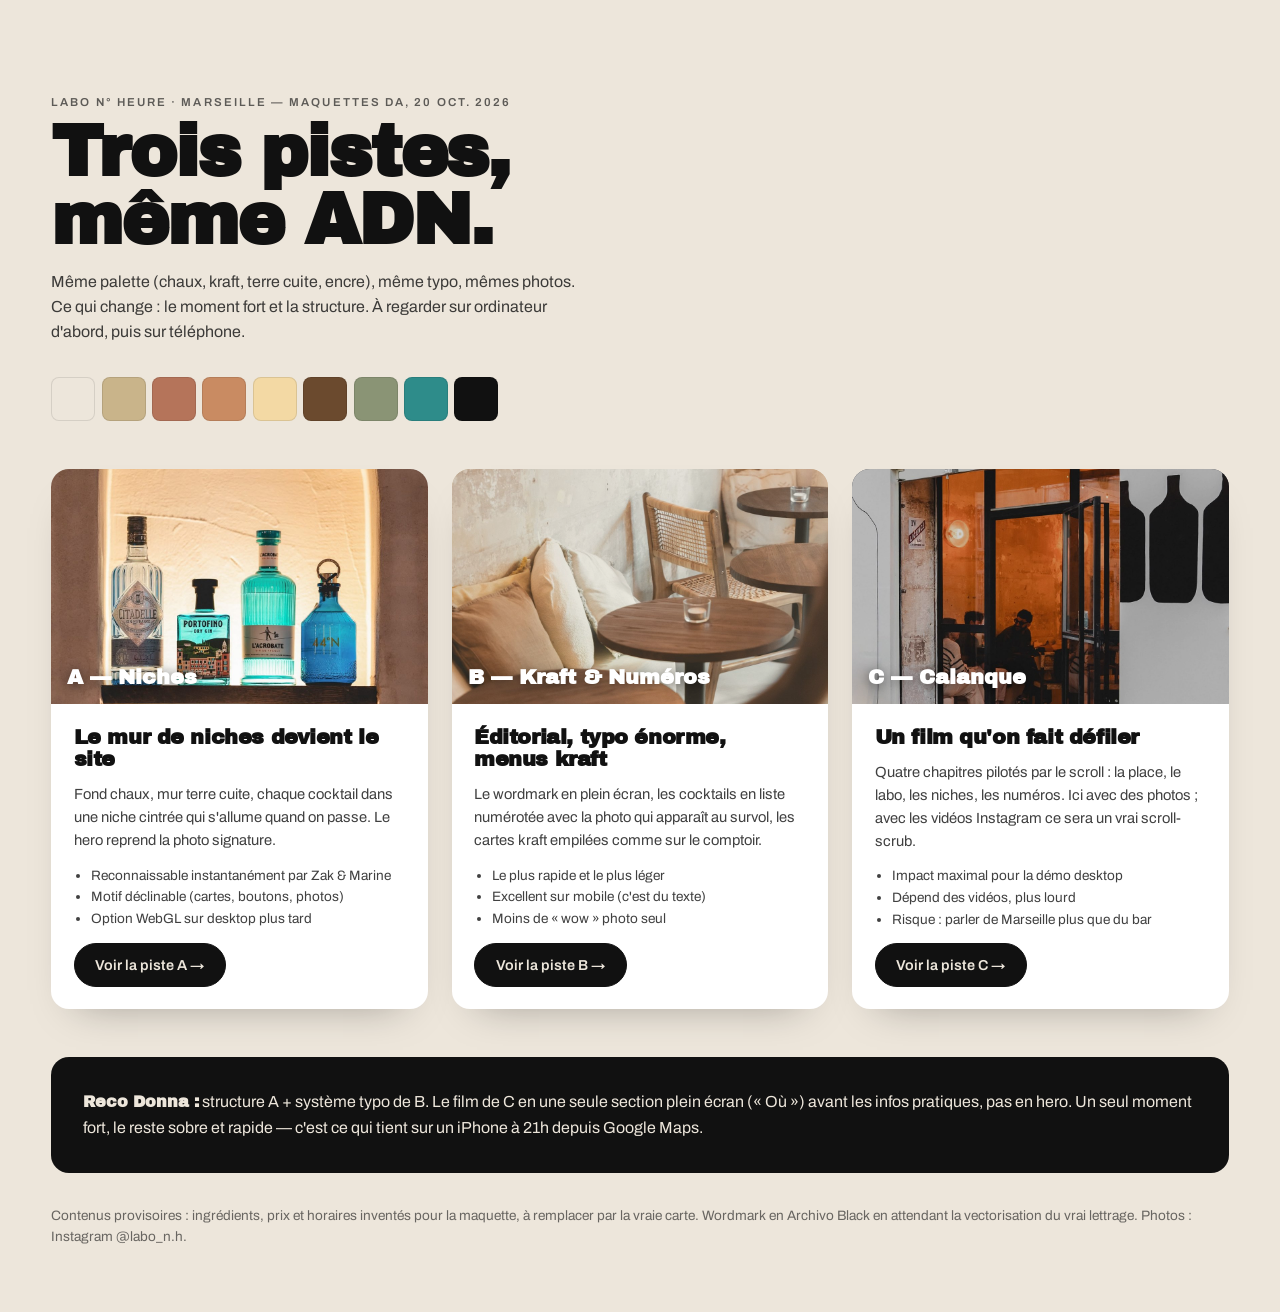
==== index.html @ d070c44f "DA pistes v0" ====
<!doctype html>
<html lang="fr">
<head>
<meta charset="utf-8">
<meta name="viewport" content="width=device-width,initial-scale=1">
<meta name="robots" content="noindex">
<title>Labo N° Heure — pistes DA</title>
<link rel="stylesheet" href="shared.css">
<style>
.wrap{padding:6rem 0 4rem}
h1{font-family:var(--display);font-size:clamp(2.4rem,6vw,4.5rem);letter-spacing:-.03em;line-height:.95}
.sub{margin-top:1rem;max-width:60ch;line-height:1.55;opacity:.8}
.pal{display:flex;gap:.4rem;margin:2rem 0 3rem;flex-wrap:wrap}
.pal i{width:44px;height:44px;border-radius:8px;display:block;border:1px solid rgba(0,0,0,.1)}
.cards{display:grid;grid-template-columns:repeat(auto-fit,minmax(280px,1fr));gap:1.5rem}
.c{background:#fff;border-radius:18px;overflow:hidden;box-shadow:0 20px 40px -25px rgba(0,0,0,.35);display:flex;flex-direction:column;transition:transform .3s}
.c:hover{transform:translateY(-4px)}
.c .th{aspect-ratio:16/10;background:var(--terre);position:relative;overflow:hidden}
.c .th img{width:100%;height:100%;object-fit:cover}
.c .th b{position:absolute;left:1rem;bottom:1rem;font-family:var(--display);color:#fff;font-size:1.3rem;text-shadow:0 2px 12px rgba(0,0,0,.5)}
.c .b{padding:1.4rem;flex:1;display:flex;flex-direction:column;gap:.8rem}
.c h2{font-family:var(--display);font-size:1.3rem;letter-spacing:-.02em}
.c p{font-size:.92rem;line-height:1.55;opacity:.8}
.c ul{font-size:.85rem;line-height:1.6;padding-left:1.1rem;opacity:.8}
.c .pill{align-self:flex-start;margin-top:auto}
.reco{background:var(--encre);color:var(--chaux);border-radius:18px;padding:2rem;margin-top:3rem;line-height:1.6}
.reco b{font-family:var(--display)}
.note{margin-top:2rem;font-size:.85rem;opacity:.6;line-height:1.6}
</style>
</head>
<body>
<div class="wrap">
  <div class="label">Labo N° Heure · Marseille — maquettes DA, 20 oct. 2026</div>
  <h1 style="margin-top:.6rem">Trois pistes,<br>même ADN.</h1>
  <p class="sub">Même palette (chaux, kraft, terre cuite, encre), même typo, mêmes photos. Ce qui change : le moment fort et la structure. À regarder sur ordinateur d'abord, puis sur téléphone.</p>
  <div class="pal"><i style="background:#EDE6DB"></i><i style="background:#C9B48A"></i><i style="background:#B5745A"></i><i style="background:#C98B62"></i><i style="background:#F3D9A4"></i><i style="background:#6B4A2E"></i><i style="background:#8A9475"></i><i style="background:#2E8C8A"></i><i style="background:#111"></i></div>

  <div class="cards">
    <a class="c" href="a-niches.html">
      <div class="th"><img src="img/niche.jpg" alt=""><b>A — Niches</b></div>
      <div class="b"><h2>Le mur de niches devient le site</h2>
      <p>Fond chaux, mur terre cuite, chaque cocktail dans une niche cintrée qui s'allume quand on passe. Le hero reprend la photo signature.</p>
      <ul><li>Reconnaissable instantanément par Zak &amp; Marine</li><li>Motif déclinable (cartes, boutons, photos)</li><li>Option WebGL sur desktop plus tard</li></ul>
      <span class="pill solid">Voir la piste A →</span></div>
    </a>
    <a class="c" href="b-kraft.html">
      <div class="th" style="background:#C9B48A"><img src="img/interieur.jpg" alt="" style="opacity:.85"><b>B — Kraft &amp; Numéros</b></div>
      <div class="b"><h2>Éditorial, typo énorme, menus kraft</h2>
      <p>Le wordmark en plein écran, les cocktails en liste numérotée avec la photo qui apparaît au survol, les cartes kraft empilées comme sur le comptoir.</p>
      <ul><li>Le plus rapide et le plus léger</li><li>Excellent sur mobile (c'est du texte)</li><li>Moins de « wow » photo seul</li></ul>
      <span class="pill solid">Voir la piste B →</span></div>
    </a>
    <a class="c" href="c-calanque.html">
      <div class="th" style="background:#111"><img src="img/facade2.jpg" alt="" style="opacity:.8"><b>C — Calanque</b></div>
      <div class="b"><h2>Un film qu'on fait défiler</h2>
      <p>Quatre chapitres pilotés par le scroll : la place, le labo, les niches, les numéros. Ici avec des photos ; avec les vidéos Instagram ce sera un vrai scroll-scrub.</p>
      <ul><li>Impact maximal pour la démo desktop</li><li>Dépend des vidéos, plus lourd</li><li>Risque : parler de Marseille plus que du bar</li></ul>
      <span class="pill solid">Voir la piste C →</span></div>
    </a>
  </div>

  <div class="reco"><b>Reco Donna :</b> structure A + système typo de B. Le film de C en une seule section plein écran (« Où ») avant les infos pratiques, pas en hero. Un seul moment fort, le reste sobre et rapide — c'est ce qui tient sur un iPhone à 21h depuis Google Maps.</div>

  <p class="note">Contenus provisoires : ingrédients, prix et horaires inventés pour la maquette, à remplacer par la vraie carte. Wordmark en Archivo Black en attendant la vectorisation du vrai lettrage. Photos : Instagram @labo_n.h.</p>
</div>
</body>
</html>
---- shared.css ----
@import url('https://fonts.googleapis.com/css2?family=Archivo:wght@400;500;600&family=Archivo+Black&family=Inter+Tight:wght@400;500;700;800;900&display=swap');
:root{
  --chaux:#EDE6DB;--chaux-2:#E4DBCC;--kraft:#C9B48A;--terre:#B5745A;--terre-2:#C98B62;
  --glow:#F3D9A4;--encre:#111111;--noyer:#6B4A2E;--olive:#8A9475;--mer:#2E8C8A;
  --display:'Archivo Black','Inter Tight',sans-serif;--sans:'Archivo','Inter Tight',sans-serif;
}
*{box-sizing:border-box;margin:0;padding:0}
html{scroll-behavior:smooth}
body{font-family:var(--sans);color:var(--encre);background:var(--chaux);-webkit-font-smoothing:antialiased;overflow-x:hidden}
img{display:block;max-width:100%}
a{color:inherit;text-decoration:none}
.wrap{width:min(1200px,92vw);margin-inline:auto}
.label{font-size:.72rem;letter-spacing:.18em;text-transform:uppercase;font-weight:600;opacity:.65}
.pill{display:inline-flex;align-items:center;gap:.5rem;padding:.8rem 1.3rem;border-radius:999px;border:1.5px solid var(--encre);font-weight:600;font-size:.9rem;transition:background .25s,color .25s}
.pill:hover{background:var(--encre);color:var(--chaux)}
.pill.solid{background:var(--encre);color:var(--chaux)}
.pill.solid:hover{background:var(--terre);border-color:var(--terre)}
nav.top{position:fixed;inset:0 0 auto 0;z-index:50;display:flex;justify-content:space-between;align-items:center;padding:1.1rem 4vw;mix-blend-mode:difference;color:#fff}
nav.top .brand{font-family:var(--display);letter-spacing:-.02em;font-size:1.05rem}
nav.top ul{display:flex;gap:1.6rem;list-style:none;font-size:.82rem;font-weight:500;letter-spacing:.06em;text-transform:uppercase}
@media(max-width:700px){nav.top ul{display:none}}
footer{padding:4rem 0 2rem;font-size:.85rem;opacity:.75}
.back{position:fixed;left:1rem;bottom:1rem;z-index:60;font-size:.75rem;background:var(--encre);color:var(--chaux);padding:.5rem .8rem;border-radius:6px;opacity:.8}
.wordmark{font-family:var(--display);text-transform:uppercase;letter-spacing:-.045em;line-height:.86}
.wordmark .deg{font-size:.42em;vertical-align:top;position:relative;top:.12em;letter-spacing:0}
.rev{opacity:0;transform:translateY(28px)}
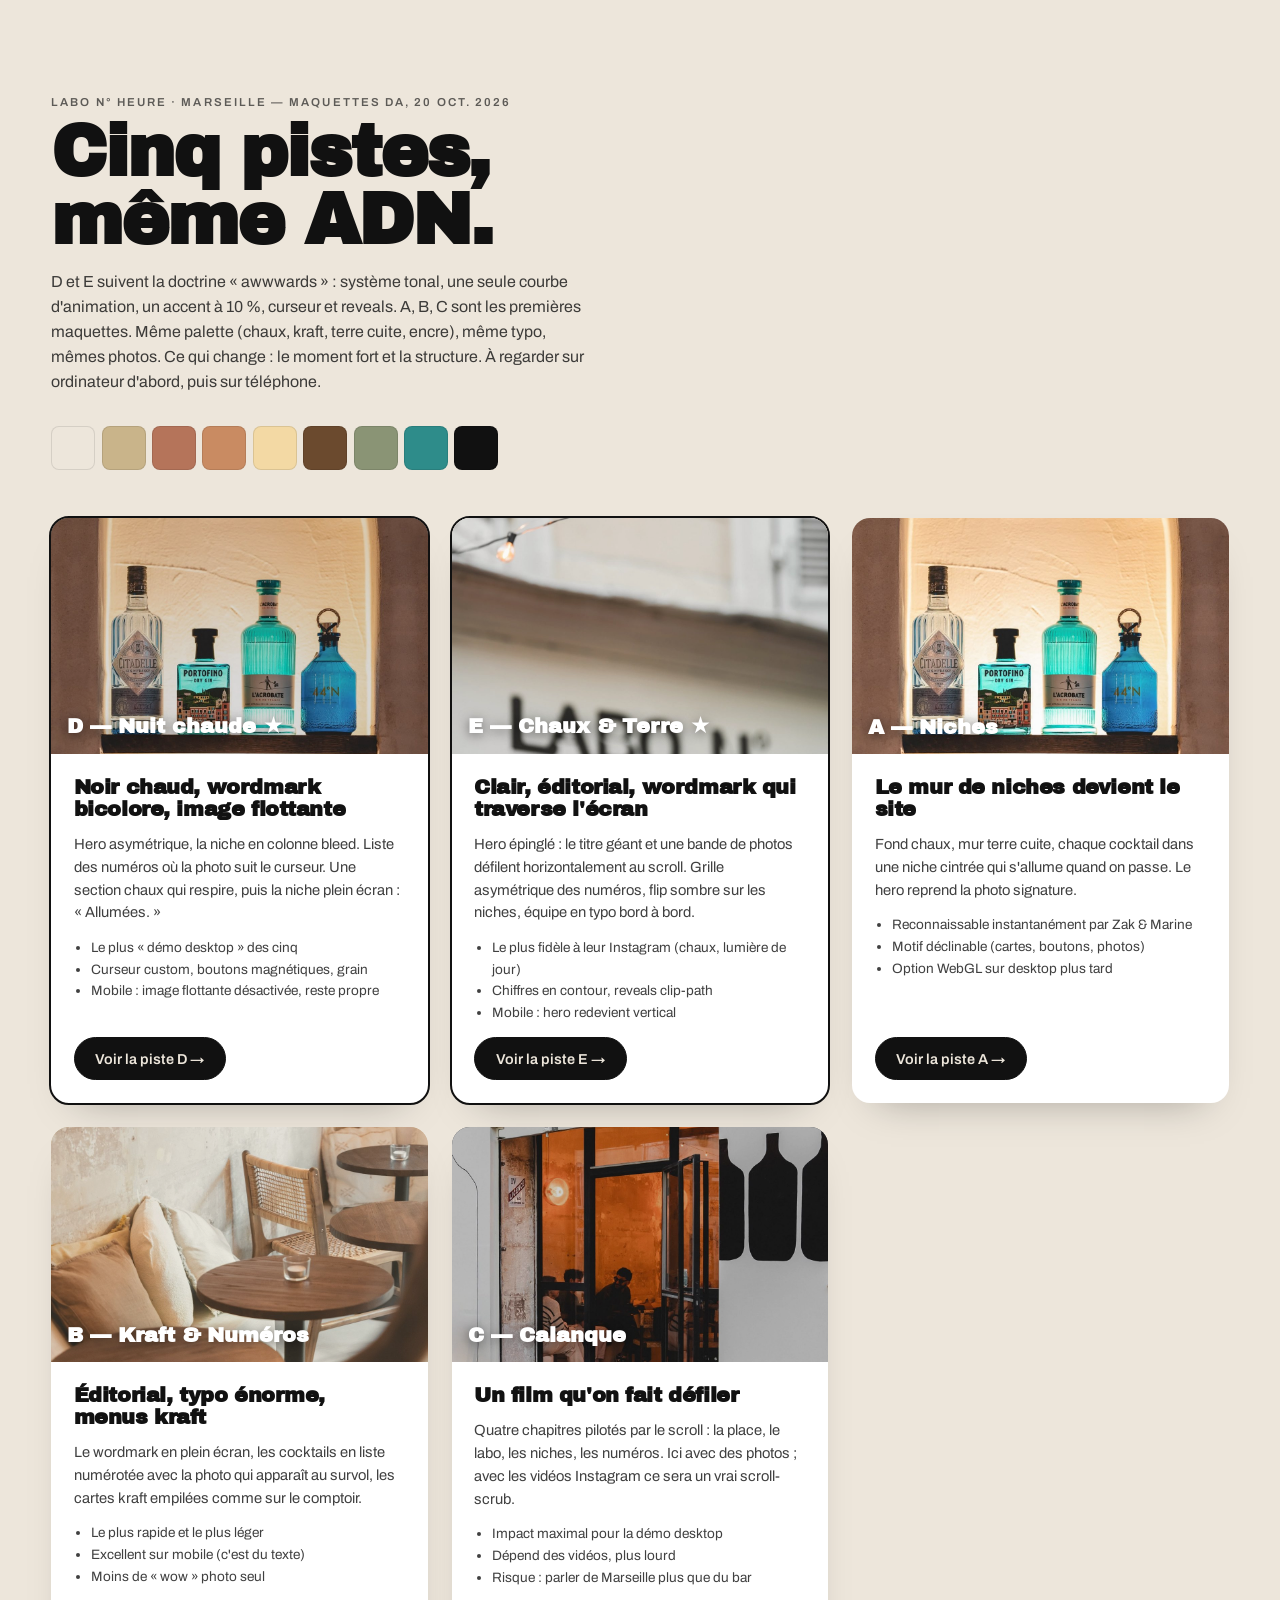
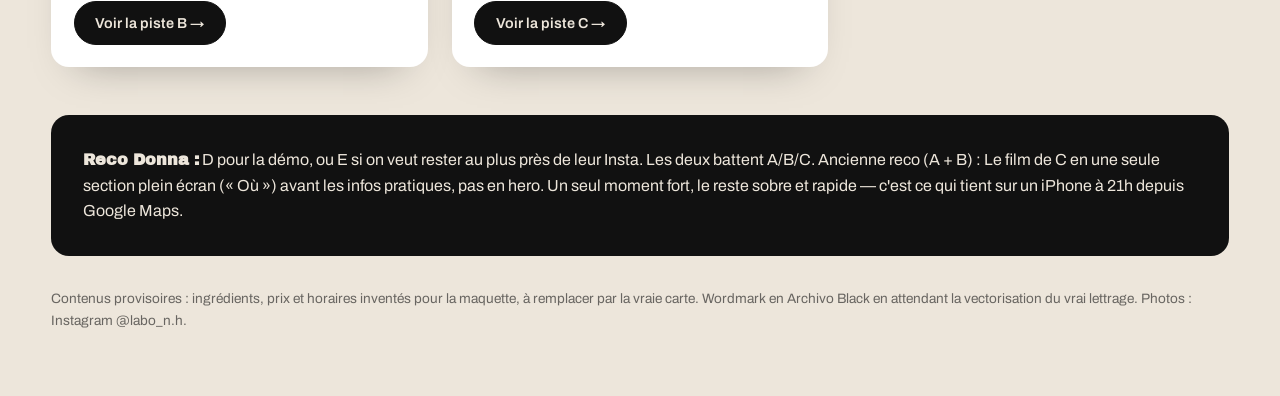
==== commit 54488e30: "Pistes D et E (doctrine awwwards)" ====
--- a/index.html
+++ b/index.html
@@ -31,11 +31,25 @@
 <body>
 <div class="wrap">
   <div class="label">Labo N° Heure · Marseille — maquettes DA, 20 oct. 2026</div>
-  <h1 style="margin-top:.6rem">Trois pistes,<br>même ADN.</h1>
-  <p class="sub">Même palette (chaux, kraft, terre cuite, encre), même typo, mêmes photos. Ce qui change : le moment fort et la structure. À regarder sur ordinateur d'abord, puis sur téléphone.</p>
+  <h1 style="margin-top:.6rem">Cinq pistes,<br>même ADN.</h1>
+  <p class="sub">D et E suivent la doctrine « awwwards » : système tonal, une seule courbe d'animation, un accent à 10 %, curseur et reveals. A, B, C sont les premières maquettes. Même palette (chaux, kraft, terre cuite, encre), même typo, mêmes photos. Ce qui change : le moment fort et la structure. À regarder sur ordinateur d'abord, puis sur téléphone.</p>
   <div class="pal"><i style="background:#EDE6DB"></i><i style="background:#C9B48A"></i><i style="background:#B5745A"></i><i style="background:#C98B62"></i><i style="background:#F3D9A4"></i><i style="background:#6B4A2E"></i><i style="background:#8A9475"></i><i style="background:#2E8C8A"></i><i style="background:#111"></i></div>
 
   <div class="cards">
+    <a class="c" href="d-nuit.html" style="outline:2px solid #111">
+      <div class="th" style="background:#161210"><img src="img/niche.jpg" alt="" style="opacity:.85"><b>D — Nuit chaude ★</b></div>
+      <div class="b"><h2>Noir chaud, wordmark bicolore, image flottante</h2>
+      <p>Hero asymétrique, la niche en colonne bleed. Liste des numéros où la photo suit le curseur. Une section chaux qui respire, puis la niche plein écran : « Allumées. »</p>
+      <ul><li>Le plus « démo desktop » des cinq</li><li>Curseur custom, boutons magnétiques, grain</li><li>Mobile : image flottante désactivée, reste propre</li></ul>
+      <span class="pill solid">Voir la piste D →</span></div>
+    </a>
+    <a class="c" href="e-chaux.html" style="outline:2px solid #111">
+      <div class="th" style="background:#E3D9C8"><img src="img/facade.jpg" alt="" style="opacity:.9"><b>E — Chaux &amp; Terre ★</b></div>
+      <div class="b"><h2>Clair, éditorial, wordmark qui traverse l'écran</h2>
+      <p>Hero épinglé : le titre géant et une bande de photos défilent horizontalement au scroll. Grille asymétrique des numéros, flip sombre sur les niches, équipe en typo bord à bord.</p>
+      <ul><li>Le plus fidèle à leur Instagram (chaux, lumière de jour)</li><li>Chiffres en contour, reveals clip-path</li><li>Mobile : hero redevient vertical</li></ul>
+      <span class="pill solid">Voir la piste E →</span></div>
+    </a>
     <a class="c" href="a-niches.html">
       <div class="th"><img src="img/niche.jpg" alt=""><b>A — Niches</b></div>
       <div class="b"><h2>Le mur de niches devient le site</h2>
@@ -59,7 +73,7 @@
     </a>
   </div>
 
-  <div class="reco"><b>Reco Donna :</b> structure A + système typo de B. Le film de C en une seule section plein écran (« Où ») avant les infos pratiques, pas en hero. Un seul moment fort, le reste sobre et rapide — c'est ce qui tient sur un iPhone à 21h depuis Google Maps.</div>
+  <div class="reco"><b>Reco Donna :</b> D pour la démo, ou E si on veut rester au plus près de leur Insta. Les deux battent A/B/C. Ancienne reco (A + B) : Le film de C en une seule section plein écran (« Où ») avant les infos pratiques, pas en hero. Un seul moment fort, le reste sobre et rapide — c'est ce qui tient sur un iPhone à 21h depuis Google Maps.</div>
 
   <p class="note">Contenus provisoires : ingrédients, prix et horaires inventés pour la maquette, à remplacer par la vraie carte. Wordmark en Archivo Black en attendant la vectorisation du vrai lettrage. Photos : Instagram @labo_n.h.</p>
 </div>
